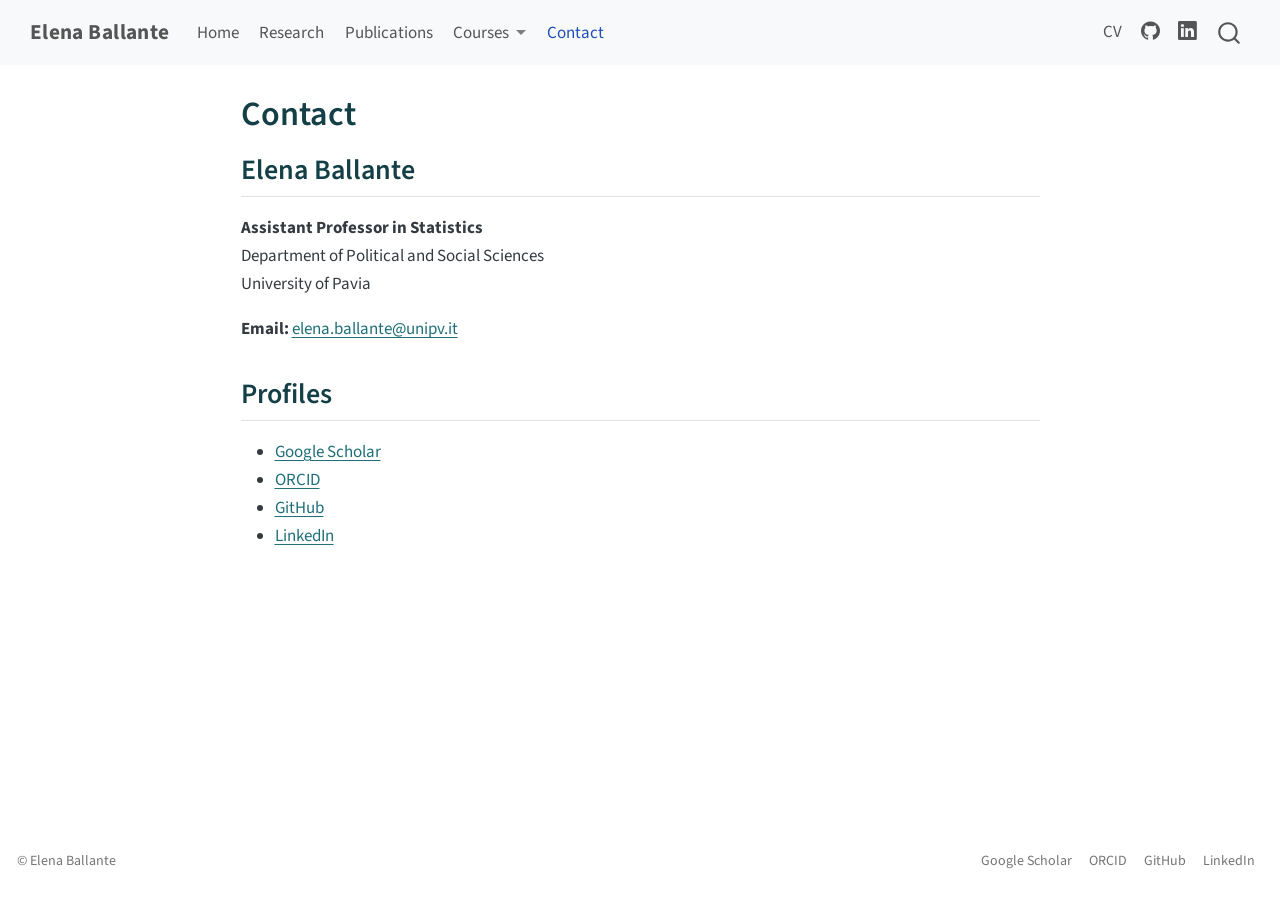
==== docs/contact.html @ 68480a3f "Initial website" ====
<!DOCTYPE html>
<html xmlns="http://www.w3.org/1999/xhtml" lang="en" xml:lang="en"><head>

<meta charset="utf-8">
<meta name="generator" content="quarto-1.9.38">

<meta name="viewport" content="width=device-width, initial-scale=1.0, user-scalable=yes">


<title>Contact – Elena Ballante</title>
<style>
/* Default styles provided by pandoc.
** See https://pandoc.org/MANUAL.html#variables-for-html for config info.
*/
code{white-space: pre-wrap;}
span.smallcaps{font-variant: small-caps;}
div.columns{display: flex; gap: min(4vw, 1.5em);}
div.column{flex: auto; overflow-x: auto;}
div.hanging-indent{margin-left: 1.5em; text-indent: -1.5em;}
ul.task-list{list-style: none;}
ul.task-list li input[type="checkbox"] {
  width: 0.8em;
  margin: 0 0.8em 0.2em -1em; /* quarto-specific, see https://github.com/quarto-dev/quarto-cli/issues/4556 */ 
  vertical-align: middle;
}
</style>


<script src="site_libs/quarto-nav/quarto-nav.js"></script>
<script src="site_libs/clipboard/clipboard.min.js"></script>
<script src="site_libs/quarto-search/autocomplete.umd.js"></script>
<script src="site_libs/quarto-search/fuse.min.js"></script>
<script src="site_libs/quarto-search/quarto-search.js"></script>
<meta name="quarto:offset" content="./">
<script src="site_libs/quarto-html/quarto.js" type="module"></script>
<script src="site_libs/quarto-html/tabsets/tabsets.js" type="module"></script>
<script src="site_libs/quarto-html/popper.min.js"></script>
<script src="site_libs/quarto-html/tippy.umd.min.js"></script>
<script src="site_libs/quarto-html/anchor.min.js"></script>
<link href="site_libs/quarto-html/tippy.css" rel="stylesheet">
<link href="site_libs/quarto-html/quarto-syntax-highlighting-15634bcf2e68342d4ad2dfa704d543f6.css" rel="stylesheet" id="quarto-text-highlighting-styles">
<script src="site_libs/bootstrap/bootstrap.min.js"></script>
<link href="site_libs/bootstrap/bootstrap-icons.css" rel="stylesheet">
<link href="site_libs/bootstrap/bootstrap-a0f9fd0d421825b736dc1bbcbcba2219.min.css" rel="stylesheet" append-hash="true" id="quarto-bootstrap" data-mode="light">
<script id="quarto-search-options" type="application/json">{
  "location": "navbar",
  "copy-button": false,
  "collapse-after": 3,
  "panel-placement": "end",
  "type": "overlay",
  "limit": 50,
  "keyboard-shortcut": [
    "f",
    "/",
    "s"
  ],
  "show-item-context": false,
  "language": {
    "search-no-results-text": "No results",
    "search-matching-documents-text": "matching documents",
    "search-copy-link-title": "Copy link to search",
    "search-hide-matches-text": "Hide additional matches",
    "search-more-match-text": "more match in this document",
    "search-more-matches-text": "more matches in this document",
    "search-clear-button-title": "Clear",
    "search-text-placeholder": "",
    "search-detached-cancel-button-title": "Cancel",
    "search-submit-button-title": "Submit",
    "search-label": "Search"
  }
}</script>


<link rel="stylesheet" href="styles.css">
</head>

<body class="nav-fixed fullcontent quarto-light">

<div id="quarto-search-results"></div>
  <header id="quarto-header" class="headroom fixed-top">
    <nav class="navbar navbar-expand-lg " data-bs-theme="dark">
      <div class="navbar-container container-fluid">
      <div class="navbar-brand-container mx-auto">
    <a class="navbar-brand" href="./index.html">
    <span class="navbar-title">Elena Ballante</span>
    </a>
  </div>
            <div id="quarto-search" class="" title="Search"></div>
          <button class="navbar-toggler" type="button" data-bs-toggle="collapse" data-bs-target="#navbarCollapse" aria-controls="navbarCollapse" role="menu" aria-expanded="false" aria-label="Toggle navigation" onclick="if (window.quartoToggleHeadroom) { window.quartoToggleHeadroom(); }">
  <span class="navbar-toggler-icon"></span>
</button>
          <div class="collapse navbar-collapse" id="navbarCollapse">
            <ul class="navbar-nav navbar-nav-scroll me-auto">
  <li class="nav-item">
    <a class="nav-link" href="./index.html"> 
<span class="menu-text">Home</span></a>
  </li>  
  <li class="nav-item">
    <a class="nav-link" href="./research.html"> 
<span class="menu-text">Research</span></a>
  </li>  
  <li class="nav-item">
    <a class="nav-link" href="./publications.html"> 
<span class="menu-text">Publications</span></a>
  </li>  
  <li class="nav-item dropdown ">
    <a class="nav-link dropdown-toggle" href="#" id="nav-menu-courses" role="link" data-bs-toggle="dropdown" aria-expanded="false">
 <span class="menu-text">Courses</span>
    </a>
    <ul class="dropdown-menu" aria-labelledby="nav-menu-courses">    
        <li>
    <a class="dropdown-item" href="./courses/data-driven-social-sciences.html">
 <span class="dropdown-text">Data Driven Approach for Social Sciences</span></a>
  </li>  
        <li>
    <a class="dropdown-item" href="./courses/methodological-computational-data-science.html">
 <span class="dropdown-text">Methodological and Computational Approaches in Data Science</span></a>
  </li>  
    </ul>
  </li>
  <li class="nav-item">
    <a class="nav-link active" href="./contact.html" aria-current="page"> 
<span class="menu-text">Contact</span></a>
  </li>  
</ul>
            <ul class="navbar-nav navbar-nav-scroll ms-auto">
  <li class="nav-item">
    <a class="nav-link" href="./cv/CV_Elena_Ballante.pdf"> 
<span class="menu-text">CV</span></a>
  </li>  
  <li class="nav-item compact">
    <a class="nav-link" href="https://github.com/eballante"> <i class="bi bi-github" role="img" aria-label="GitHub">
</i> 
<span class="menu-text"></span></a>
  </li>  
  <li class="nav-item compact">
    <a class="nav-link" href="https://www.linkedin.com/in/elena-ballante-1b3bb8102/"> <i class="bi bi-linkedin" role="img" aria-label="LinkedIn">
</i> 
<span class="menu-text"></span></a>
  </li>  
</ul>
          </div> <!-- /navcollapse -->
            <div class="quarto-navbar-tools">
</div>
      </div> <!-- /container-fluid -->
    </nav>
</header>
<!-- content -->
<div id="quarto-content" class="quarto-container page-columns page-rows-contents page-layout-article page-navbar">
<!-- sidebar -->
<!-- margin-sidebar -->
    
<!-- main -->
<main class="content" id="quarto-document-content">

<header id="title-block-header" class="quarto-title-block default">
<div class="quarto-title">
<h1 class="title">Contact</h1>
</div>



<div class="quarto-title-meta">

    
  
    
  </div>
  


</header>


<section id="elena-ballante" class="level2">
<h2 class="anchored" data-anchor-id="elena-ballante">Elena Ballante</h2>
<p><strong>Assistant Professor in Statistics</strong><br>
Department of Political and Social Sciences<br>
University of Pavia</p>
<p><strong>Email:</strong> <a href="mailto:elena.ballante@unipv.it">elena.ballante@unipv.it</a></p>
</section>
<section id="profiles" class="level2">
<h2 class="anchored" data-anchor-id="profiles">Profiles</h2>
<ul>
<li><a href="https://scholar.google.com/citations?hl=it&amp;user=ylN4I_AAAAAJ">Google Scholar</a></li>
<li><a href="https://orcid.org/0000-0003-3217-8930">ORCID</a></li>
<li><a href="https://github.com/eballante">GitHub</a></li>
<li><a href="https://www.linkedin.com/in/elena-ballante-1b3bb8102/">LinkedIn</a></li>
</ul>


</section>

</main> <!-- /main -->
<script id="quarto-html-after-body" type="application/javascript">
  window.document.addEventListener("DOMContentLoaded", function (event) {
    const icon = "";
    const anchorJS = new window.AnchorJS();
    anchorJS.options = {
      placement: 'right',
      icon: icon
    };
    anchorJS.add('.anchored');
    const isCodeAnnotation = (el) => {
      for (const clz of el.classList) {
        if (clz.startsWith('code-annotation-')) {                     
          return true;
        }
      }
      return false;
    }
    const onCopySuccess = function(e) {
      // button target
      const button = e.trigger;
      // don't keep focus
      button.blur();
      // flash "checked"
      button.classList.add('code-copy-button-checked');
      var currentTitle = button.getAttribute("title");
      button.setAttribute("title", "Copied!");
      let tooltip;
      if (window.bootstrap) {
        button.setAttribute("data-bs-toggle", "tooltip");
        button.setAttribute("data-bs-placement", "left");
        button.setAttribute("data-bs-title", "Copied!");
        tooltip = new bootstrap.Tooltip(button, 
          { trigger: "manual", 
            customClass: "code-copy-button-tooltip",
            offset: [0, -8]});
        tooltip.show();    
      }
      setTimeout(function() {
        if (tooltip) {
          tooltip.hide();
          button.removeAttribute("data-bs-title");
          button.removeAttribute("data-bs-toggle");
          button.removeAttribute("data-bs-placement");
        }
        button.setAttribute("title", currentTitle);
        button.classList.remove('code-copy-button-checked');
      }, 1000);
      // clear code selection
      e.clearSelection();
    }
    const getTextToCopy = function(trigger) {
      const outerScaffold = trigger.parentElement.cloneNode(true);
      const codeEl = outerScaffold.querySelector('code');
      for (const childEl of codeEl.children) {
        if (isCodeAnnotation(childEl)) {
          childEl.remove();
        }
      }
      return codeEl.innerText;
    }
    const clipboard = new window.ClipboardJS('.code-copy-button:not([data-in-quarto-modal])', {
      text: getTextToCopy
    });
    clipboard.on('success', onCopySuccess);
    if (window.document.getElementById('quarto-embedded-source-code-modal')) {
      const clipboardModal = new window.ClipboardJS('.code-copy-button[data-in-quarto-modal]', {
        text: getTextToCopy,
        container: window.document.getElementById('quarto-embedded-source-code-modal')
      });
      clipboardModal.on('success', onCopySuccess);
    }
      var localhostRegex = new RegExp(/^(?:http|https):\/\/localhost\:?[0-9]*\//);
      var mailtoRegex = new RegExp(/^mailto:/);
        var filterRegex = new RegExp("https:\/\/eballante\.github\.io");
      var isInternal = (href) => {
          return filterRegex.test(href) || localhostRegex.test(href) || mailtoRegex.test(href);
      }
      // Inspect non-navigation links and adorn them if external
     var links = window.document.querySelectorAll('a[href]:not(.nav-link):not(.navbar-brand):not(.toc-action):not(.sidebar-link):not(.sidebar-item-toggle):not(.pagination-link):not(.no-external):not([aria-hidden]):not(.dropdown-item):not(.quarto-navigation-tool):not(.about-link)');
      for (var i=0; i<links.length; i++) {
        const link = links[i];
        if (!isInternal(link.href)) {
          // undo the damage that might have been done by quarto-nav.js in the case of
          // links that we want to consider external
          if (link.dataset.originalHref !== undefined) {
            link.href = link.dataset.originalHref;
          }
            // target, if specified
            link.setAttribute("target", "_blank");
            if (link.getAttribute("rel") === null) {
              link.setAttribute("rel", "noopener");
            }
        }
      }
    function tippyHover(el, contentFn, onTriggerFn, onUntriggerFn) {
      const config = {
        allowHTML: true,
        maxWidth: 500,
        delay: 100,
        arrow: false,
        appendTo: function(el) {
            return el.parentElement;
        },
        interactive: true,
        interactiveBorder: 10,
        theme: 'quarto',
        placement: 'bottom-start',
      };
      if (contentFn) {
        config.content = contentFn;
      }
      if (onTriggerFn) {
        config.onTrigger = onTriggerFn;
      }
      if (onUntriggerFn) {
        config.onUntrigger = onUntriggerFn;
      }
      window.tippy(el, config); 
    }
    const noterefs = window.document.querySelectorAll('a[role="doc-noteref"]');
    for (var i=0; i<noterefs.length; i++) {
      const ref = noterefs[i];
      tippyHover(ref, function() {
        // use id or data attribute instead here
        let href = ref.getAttribute('data-footnote-href') || ref.getAttribute('href');
        try { href = new URL(href).hash; } catch {}
        const id = href.replace(/^#\/?/, "");
        const note = window.document.getElementById(id);
        if (note) {
          return note.innerHTML;
        } else {
          return "";
        }
      });
    }
    const xrefs = window.document.querySelectorAll('a.quarto-xref');
    const processXRef = (id, note) => {
      // Strip column container classes
      const stripColumnClz = (el) => {
        el.classList.remove("page-full", "page-columns");
        if (el.children) {
          for (const child of el.children) {
            stripColumnClz(child);
          }
        }
      }
      stripColumnClz(note)
      if (id === null || id.startsWith('sec-')) {
        // Special case sections, only their first couple elements
        const container = document.createElement("div");
        if (note.children && note.children.length > 2) {
          container.appendChild(note.children[0].cloneNode(true));
          for (let i = 1; i < note.children.length; i++) {
            const child = note.children[i];
            if (child.tagName === "P" && child.innerText === "") {
              continue;
            } else {
              container.appendChild(child.cloneNode(true));
              break;
            }
          }
          if (window.Quarto?.typesetMath) {
            window.Quarto.typesetMath(container);
          }
          return container.innerHTML
        } else {
          if (window.Quarto?.typesetMath) {
            window.Quarto.typesetMath(note);
          }
          return note.innerHTML;
        }
      } else {
        // Remove any anchor links if they are present
        const anchorLink = note.querySelector('a.anchorjs-link');
        if (anchorLink) {
          anchorLink.remove();
        }
        if (window.Quarto?.typesetMath) {
          window.Quarto.typesetMath(note);
        }
        if (note.classList.contains("callout")) {
          return note.outerHTML;
        } else {
          return note.innerHTML;
        }
      }
    }
    for (var i=0; i<xrefs.length; i++) {
      const xref = xrefs[i];
      tippyHover(xref, undefined, function(instance) {
        instance.disable();
        let url = xref.getAttribute('href');
        let hash = undefined; 
        if (url.startsWith('#')) {
          hash = url;
        } else {
          try { hash = new URL(url).hash; } catch {}
        }
        if (hash) {
          const id = hash.replace(/^#\/?/, "");
          const note = window.document.getElementById(id);
          if (note !== null) {
            try {
              const html = processXRef(id, note.cloneNode(true));
              instance.setContent(html);
            } finally {
              instance.enable();
              instance.show();
            }
          } else {
            // See if we can fetch this
            fetch(url.split('#')[0])
            .then(res => res.text())
            .then(html => {
              const parser = new DOMParser();
              const htmlDoc = parser.parseFromString(html, "text/html");
              const note = htmlDoc.getElementById(id);
              if (note !== null) {
                const html = processXRef(id, note);
                instance.setContent(html);
              } 
            }).finally(() => {
              instance.enable();
              instance.show();
            });
          }
        } else {
          // See if we can fetch a full url (with no hash to target)
          // This is a special case and we should probably do some content thinning / targeting
          fetch(url)
          .then(res => res.text())
          .then(html => {
            const parser = new DOMParser();
            const htmlDoc = parser.parseFromString(html, "text/html");
            const note = htmlDoc.querySelector('main.content');
            if (note !== null) {
              // This should only happen for chapter cross references
              // (since there is no id in the URL)
              // remove the first header
              if (note.children.length > 0 && note.children[0].tagName === "HEADER") {
                note.children[0].remove();
              }
              const html = processXRef(null, note);
              instance.setContent(html);
            } 
          }).finally(() => {
            instance.enable();
            instance.show();
          });
        }
      }, function(instance) {
      });
    }
        let selectedAnnoteEl;
        const selectorForAnnotation = ( cell, annotation) => {
          let cellAttr = 'data-code-cell="' + cell + '"';
          let lineAttr = 'data-code-annotation="' +  annotation + '"';
          const selector = 'span[' + cellAttr + '][' + lineAttr + ']';
          return selector;
        }
        const selectCodeLines = (annoteEl) => {
          const doc = window.document;
          const targetCell = annoteEl.getAttribute("data-target-cell");
          const targetAnnotation = annoteEl.getAttribute("data-target-annotation");
          const annoteSpan = window.document.querySelector(selectorForAnnotation(targetCell, targetAnnotation));
          const lines = annoteSpan.getAttribute("data-code-lines").split(",");
          const lineIds = lines.map((line) => {
            return targetCell + "-" + line;
          })
          let top = null;
          let height = null;
          let parent = null;
          if (lineIds.length > 0) {
              //compute the position of the single el (top and bottom and make a div)
              const el = window.document.getElementById(lineIds[0]);
              top = el.offsetTop;
              height = el.offsetHeight;
              parent = el.parentElement.parentElement;
            if (lineIds.length > 1) {
              const lastEl = window.document.getElementById(lineIds[lineIds.length - 1]);
              const bottom = lastEl.offsetTop + lastEl.offsetHeight;
              height = bottom - top;
            }
            if (top !== null && height !== null && parent !== null) {
              // cook up a div (if necessary) and position it 
              let div = window.document.getElementById("code-annotation-line-highlight");
              if (div === null) {
                div = window.document.createElement("div");
                div.setAttribute("id", "code-annotation-line-highlight");
                div.style.position = 'absolute';
                parent.appendChild(div);
              }
              div.style.top = top - 2 + "px";
              div.style.height = height + 4 + "px";
              div.style.left = 0;
              let gutterDiv = window.document.getElementById("code-annotation-line-highlight-gutter");
              if (gutterDiv === null) {
                gutterDiv = window.document.createElement("div");
                gutterDiv.setAttribute("id", "code-annotation-line-highlight-gutter");
                gutterDiv.style.position = 'absolute';
                const codeCell = window.document.getElementById(targetCell);
                const gutter = codeCell.querySelector('.code-annotation-gutter');
                gutter.appendChild(gutterDiv);
              }
              gutterDiv.style.top = top - 2 + "px";
              gutterDiv.style.height = height + 4 + "px";
            }
            selectedAnnoteEl = annoteEl;
          }
        };
        const unselectCodeLines = () => {
          const elementsIds = ["code-annotation-line-highlight", "code-annotation-line-highlight-gutter"];
          elementsIds.forEach((elId) => {
            const div = window.document.getElementById(elId);
            if (div) {
              div.remove();
            }
          });
          selectedAnnoteEl = undefined;
        };
          // Handle positioning of the toggle
      window.addEventListener(
        "resize",
        throttle(() => {
          elRect = undefined;
          if (selectedAnnoteEl) {
            selectCodeLines(selectedAnnoteEl);
          }
        }, 10)
      );
      function throttle(fn, ms) {
      let throttle = false;
      let timer;
        return (...args) => {
          if(!throttle) { // first call gets through
              fn.apply(this, args);
              throttle = true;
          } else { // all the others get throttled
              if(timer) clearTimeout(timer); // cancel #2
              timer = setTimeout(() => {
                fn.apply(this, args);
                timer = throttle = false;
              }, ms);
          }
        };
      }
        // Attach click handler to the DT
        const annoteDls = window.document.querySelectorAll('dt[data-target-cell]');
        for (const annoteDlNode of annoteDls) {
          annoteDlNode.addEventListener('click', (event) => {
            const clickedEl = event.target;
            if (clickedEl !== selectedAnnoteEl) {
              unselectCodeLines();
              const activeEl = window.document.querySelector('dt[data-target-cell].code-annotation-active');
              if (activeEl) {
                activeEl.classList.remove('code-annotation-active');
              }
              selectCodeLines(clickedEl);
              clickedEl.classList.add('code-annotation-active');
            } else {
              // Unselect the line
              unselectCodeLines();
              clickedEl.classList.remove('code-annotation-active');
            }
          });
        }
    const findCites = (el) => {
      const parentEl = el.parentElement;
      if (parentEl) {
        const cites = parentEl.dataset.cites;
        if (cites) {
          return {
            el,
            cites: cites.split(' ')
          };
        } else {
          return findCites(el.parentElement)
        }
      } else {
        return undefined;
      }
    };
    var bibliorefs = window.document.querySelectorAll('a[role="doc-biblioref"]');
    for (var i=0; i<bibliorefs.length; i++) {
      const ref = bibliorefs[i];
      const citeInfo = findCites(ref);
      if (citeInfo) {
        tippyHover(citeInfo.el, function() {
          var popup = window.document.createElement('div');
          citeInfo.cites.forEach(function(cite) {
            var citeDiv = window.document.createElement('div');
            citeDiv.classList.add('hanging-indent');
            citeDiv.classList.add('csl-entry');
            var biblioDiv = window.document.getElementById('ref-' + cite);
            if (biblioDiv) {
              citeDiv.innerHTML = biblioDiv.innerHTML;
            }
            popup.appendChild(citeDiv);
          });
          return popup.innerHTML;
        });
      }
    }
  });
  </script>
</div> <!-- /content -->
<footer class="footer">
  <div class="nav-footer">
    <div class="nav-footer-left">
<p>© Elena Ballante</p>
</div>   
    <div class="nav-footer-center">
      &nbsp;
    </div>
    <div class="nav-footer-right">
      <ul class="footer-items list-unstyled">
    <li class="nav-item">
    <a class="nav-link" href="https://scholar.google.com/citations?hl=it&amp;user=ylN4I_AAAAAJ">
<p>Google Scholar</p>
</a>
  </li>  
    <li class="nav-item">
    <a class="nav-link" href="https://orcid.org/0000-0003-3217-8930">
<p>ORCID</p>
</a>
  </li>  
    <li class="nav-item">
    <a class="nav-link" href="https://github.com/eballante">
<p>GitHub</p>
</a>
  </li>  
    <li class="nav-item">
    <a class="nav-link" href="https://www.linkedin.com/in/elena-ballante-1b3bb8102/">
<p>LinkedIn</p>
</a>
  </li>  
</ul>
    </div>
  </div>
</footer>




</body></html>
---- docs/site_libs/quarto-html/tippy.css ----
.tippy-box[data-animation=fade][data-state=hidden]{opacity:0}[data-tippy-root]{max-width:calc(100vw - 10px)}.tippy-box{position:relative;background-color:#333;color:#fff;border-radius:4px;font-size:14px;line-height:1.4;white-space:normal;outline:0;transition-property:transform,visibility,opacity}.tippy-box[data-placement^=top]>.tippy-arrow{bottom:0}.tippy-box[data-placement^=top]>.tippy-arrow:before{bottom:-7px;left:0;border-width:8px 8px 0;border-top-color:initial;transform-origin:center top}.tippy-box[data-placement^=bottom]>.tippy-arrow{top:0}.tippy-box[data-placement^=bottom]>.tippy-arrow:before{top:-7px;left:0;border-width:0 8px 8px;border-bottom-color:initial;transform-origin:center bottom}.tippy-box[data-placement^=left]>.tippy-arrow{right:0}.tippy-box[data-placement^=left]>.tippy-arrow:before{border-width:8px 0 8px 8px;border-left-color:initial;right:-7px;transform-origin:center left}.tippy-box[data-placement^=right]>.tippy-arrow{left:0}.tippy-box[data-placement^=right]>.tippy-arrow:before{left:-7px;border-width:8px 8px 8px 0;border-right-color:initial;transform-origin:center right}.tippy-box[data-inertia][data-state=visible]{transition-timing-function:cubic-bezier(.54,1.5,.38,1.11)}.tippy-arrow{width:16px;height:16px;color:#333}.tippy-arrow:before{content:"";position:absolute;border-color:transparent;border-style:solid}.tippy-content{position:relative;padding:5px 9px;z-index:1}
---- docs/site_libs/quarto-html/quarto-syntax-highlighting-15634bcf2e68342d4ad2dfa704d543f6.css ----
/* quarto syntax highlight colors */
:root {
  --quarto-hl-ot-color: #003B4F;
  --quarto-hl-at-color: #657422;
  --quarto-hl-ss-color: #20794D;
  --quarto-hl-an-color: #5E5E5E;
  --quarto-hl-fu-color: #4758AB;
  --quarto-hl-st-color: #20794D;
  --quarto-hl-cf-color: #003B4F;
  --quarto-hl-op-color: #5E5E5E;
  --quarto-hl-er-color: #AD0000;
  --quarto-hl-bn-color: #AD0000;
  --quarto-hl-al-color: #AD0000;
  --quarto-hl-va-color: #111111;
  --quarto-hl-bu-color: inherit;
  --quarto-hl-ex-color: inherit;
  --quarto-hl-pp-color: #AD0000;
  --quarto-hl-in-color: #5E5E5E;
  --quarto-hl-vs-color: #20794D;
  --quarto-hl-wa-color: #5E5E5E;
  --quarto-hl-do-color: #5E5E5E;
  --quarto-hl-im-color: #00769E;
  --quarto-hl-ch-color: #20794D;
  --quarto-hl-dt-color: #AD0000;
  --quarto-hl-fl-color: #AD0000;
  --quarto-hl-co-color: #5E5E5E;
  --quarto-hl-cv-color: #5E5E5E;
  --quarto-hl-cn-color: #8f5902;
  --quarto-hl-sc-color: #5E5E5E;
  --quarto-hl-dv-color: #AD0000;
  --quarto-hl-kw-color: #003B4F;
}

/* other quarto variables */
:root {
  --quarto-font-monospace: SFMono-Regular, Menlo, Monaco, Consolas, "Liberation Mono", "Courier New", monospace;
}

/* syntax highlight based on Pandoc's rules */
pre > code.sourceCode > span {
  color: #003B4F;
}

code.sourceCode > span {
  color: #003B4F;
}

div.sourceCode,
div.sourceCode pre.sourceCode {
  color: #003B4F;
}

/* Normal */
code span {
  color: #003B4F;
}

/* Alert */
code span.al {
  color: #AD0000;
  font-style: inherit;
}

/* Annotation */
code span.an {
  color: #5E5E5E;
  font-style: inherit;
}

/* Attribute */
code span.at {
  color: #657422;
  font-style: inherit;
}

/* BaseN */
code span.bn {
  color: #AD0000;
  font-style: inherit;
}

/* BuiltIn */
code span.bu {
  font-style: inherit;
}

/* ControlFlow */
code span.cf {
  color: #003B4F;
  font-weight: bold;
  font-style: inherit;
}

/* Char */
code span.ch {
  color: #20794D;
  font-style: inherit;
}

/* Constant */
code span.cn {
  color: #8f5902;
  font-style: inherit;
}

/* Comment */
code span.co {
  color: #5E5E5E;
  font-style: inherit;
}

/* CommentVar */
code span.cv {
  color: #5E5E5E;
  font-style: italic;
}

/* Documentation */
code span.do {
  color: #5E5E5E;
  font-style: italic;
}

/* DataType */
code span.dt {
  color: #AD0000;
  font-style: inherit;
}

/* DecVal */
code span.dv {
  color: #AD0000;
  font-style: inherit;
}

/* Error */
code span.er {
  color: #AD0000;
  font-style: inherit;
}

/* Extension */
code span.ex {
  font-style: inherit;
}

/* Float */
code span.fl {
  color: #AD0000;
  font-style: inherit;
}

/* Function */
code span.fu {
  color: #4758AB;
  font-style: inherit;
}

/* Import */
code span.im {
  color: #00769E;
  font-style: inherit;
}

/* Information */
code span.in {
  color: #5E5E5E;
  font-style: inherit;
}

/* Keyword */
code span.kw {
  color: #003B4F;
  font-weight: bold;
  font-style: inherit;
}

/* Operator */
code span.op {
  color: #5E5E5E;
  font-style: inherit;
}

/* Other */
code span.ot {
  color: #003B4F;
  font-style: inherit;
}

/* Preprocessor */
code span.pp {
  color: #AD0000;
  font-style: inherit;
}

/* SpecialChar */
code span.sc {
  color: #5E5E5E;
  font-style: inherit;
}

/* SpecialString */
code span.ss {
  color: #20794D;
  font-style: inherit;
}

/* String */
code span.st {
  color: #20794D;
  font-style: inherit;
}

/* Variable */
code span.va {
  color: #111111;
  font-style: inherit;
}

/* VerbatimString */
code span.vs {
  color: #20794D;
  font-style: inherit;
}

/* Warning */
code span.wa {
  color: #5E5E5E;
  font-style: italic;
}

.prevent-inlining {
  content: "</";
}

/*# sourceMappingURL=f23921c56f73e400b49028c9186a1aa0.css.map */
---- docs/styles.css ----
/* General layout */
:root {
  --accent: #1f6f78;
  --accent-light: #e5f3f5;
  --text-muted: #5f6b72;
}

body {
  line-height: 1.65;
}

.navbar-title {
  font-weight: 700;
  letter-spacing: 0.02em;
}

h1, h2, h3 {
  color: #143f46;
}

a {
  color: var(--accent);
}

/* Home hero */
.hero {
  display: grid;
  grid-template-columns: minmax(0, 1.7fr) minmax(260px, 0.8fr);
  gap: 3rem;
  align-items: center;
  max-width: 1100px;
  margin: 3rem auto 2rem auto;
  padding: 0 1rem;
}

.hero h1 {
  font-size: clamp(2.4rem, 5vw, 4.2rem);
  margin-bottom: 0.4rem;
}

.hero-text p {
  font-size: 1.08rem;
}

.profile-photo {
  width: 100%;
  max-width: 330px;
  border-radius: 24px;
  box-shadow: 0 18px 45px rgba(0, 0, 0, 0.16);
  display: block;
  margin-left: auto;
}

.button-row {
  display: flex;
  flex-wrap: wrap;
  gap: 0.7rem;
  margin-top: 1.5rem;
  margin-bottom: 1rem;
}

.social-links {
  color: var(--text-muted);
  font-size: 0.98rem;
}

/* Cards */
.cards {
  display: grid;
  grid-template-columns: repeat(3, minmax(0, 1fr));
  gap: 1.2rem;
  margin: 1.5rem 0 2rem 0;
}

.card-custom {
  background: var(--accent-light);
  border: 1px solid rgba(31, 111, 120, 0.14);
  border-radius: 18px;
  padding: 1.2rem 1.3rem;
}

.card-custom h3 {
  margin-top: 0;
}

/* Publication list */
#selected-journal-publications + ol li,
#working-papers + ol li {
  margin-bottom: 0.85rem;
}

/* Responsive */
@media (max-width: 800px) {
  .hero {
    grid-template-columns: 1fr;
    margin-top: 2rem;
  }

  .profile-photo {
    margin-left: 0;
    max-width: 260px;
  }

  .cards {
    grid-template-columns: 1fr;
  }
}
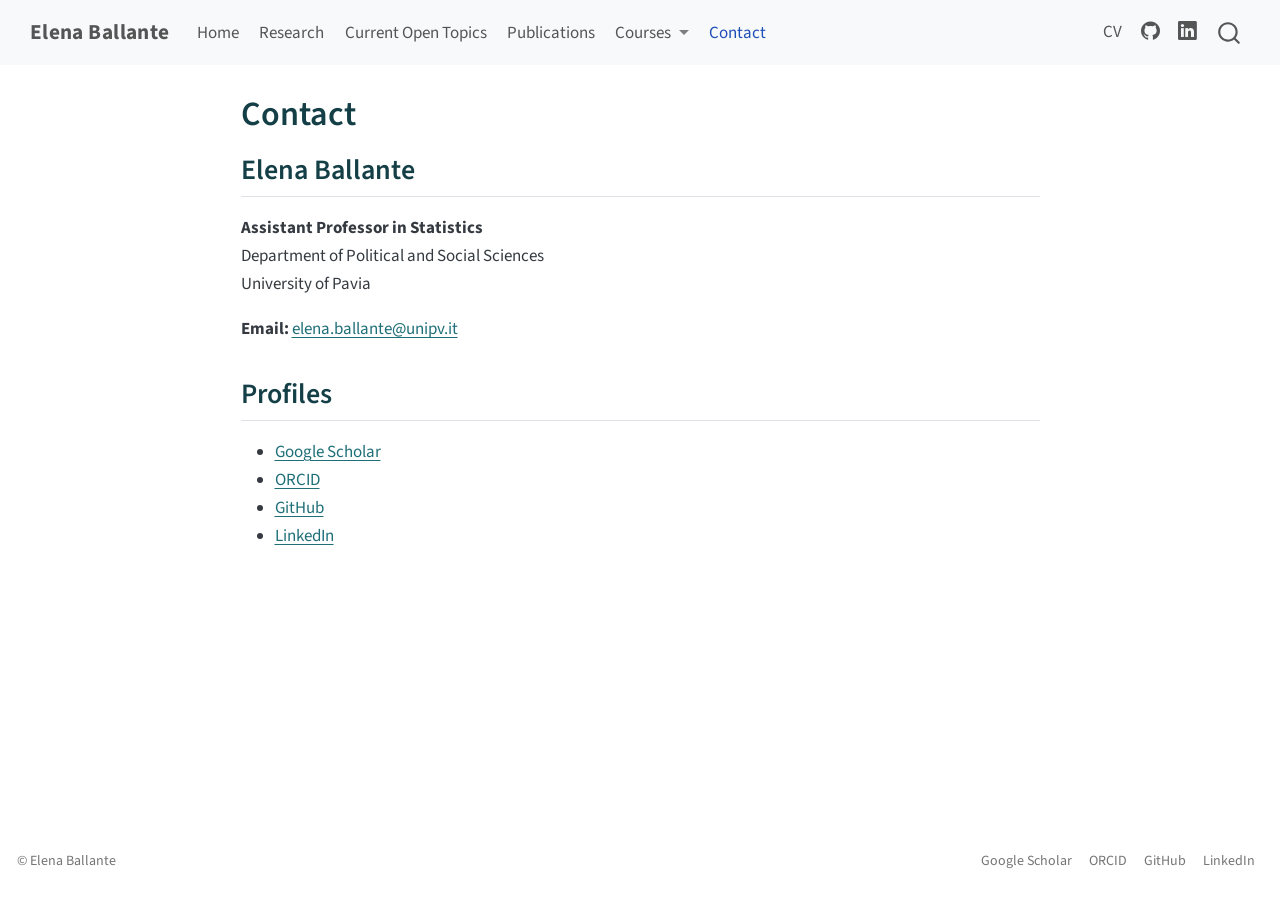
==== commit 1bc25641: "Add current open topics to navbar" ====
--- a/docs/contact.html
+++ b/docs/contact.html
@@ -100,6 +100,10 @@
 <span class="menu-text">Research</span></a>
   </li>  
   <li class="nav-item">
+    <a class="nav-link" href="./open-topics.html"> 
+<span class="menu-text">Current Open Topics</span></a>
+  </li>  
+  <li class="nav-item">
     <a class="nav-link" href="./publications.html"> 
 <span class="menu-text">Publications</span></a>
   </li>  
